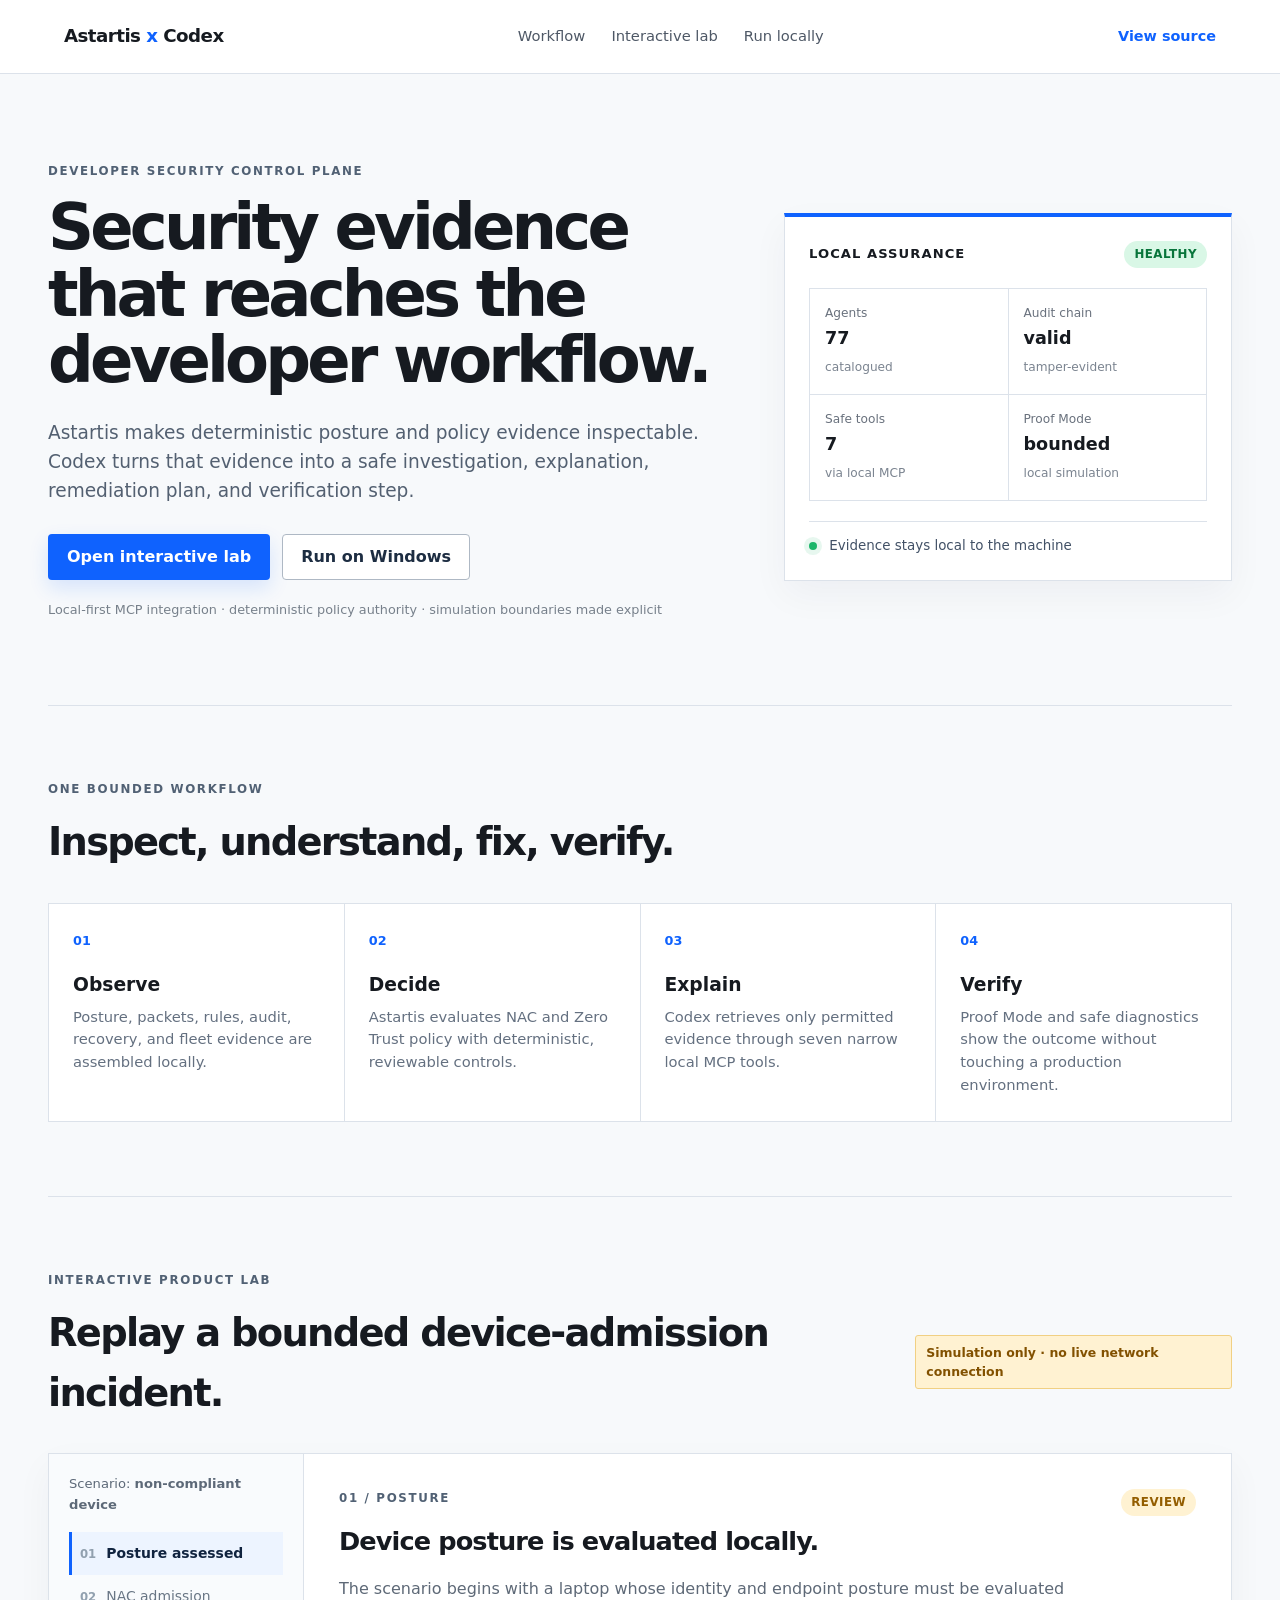
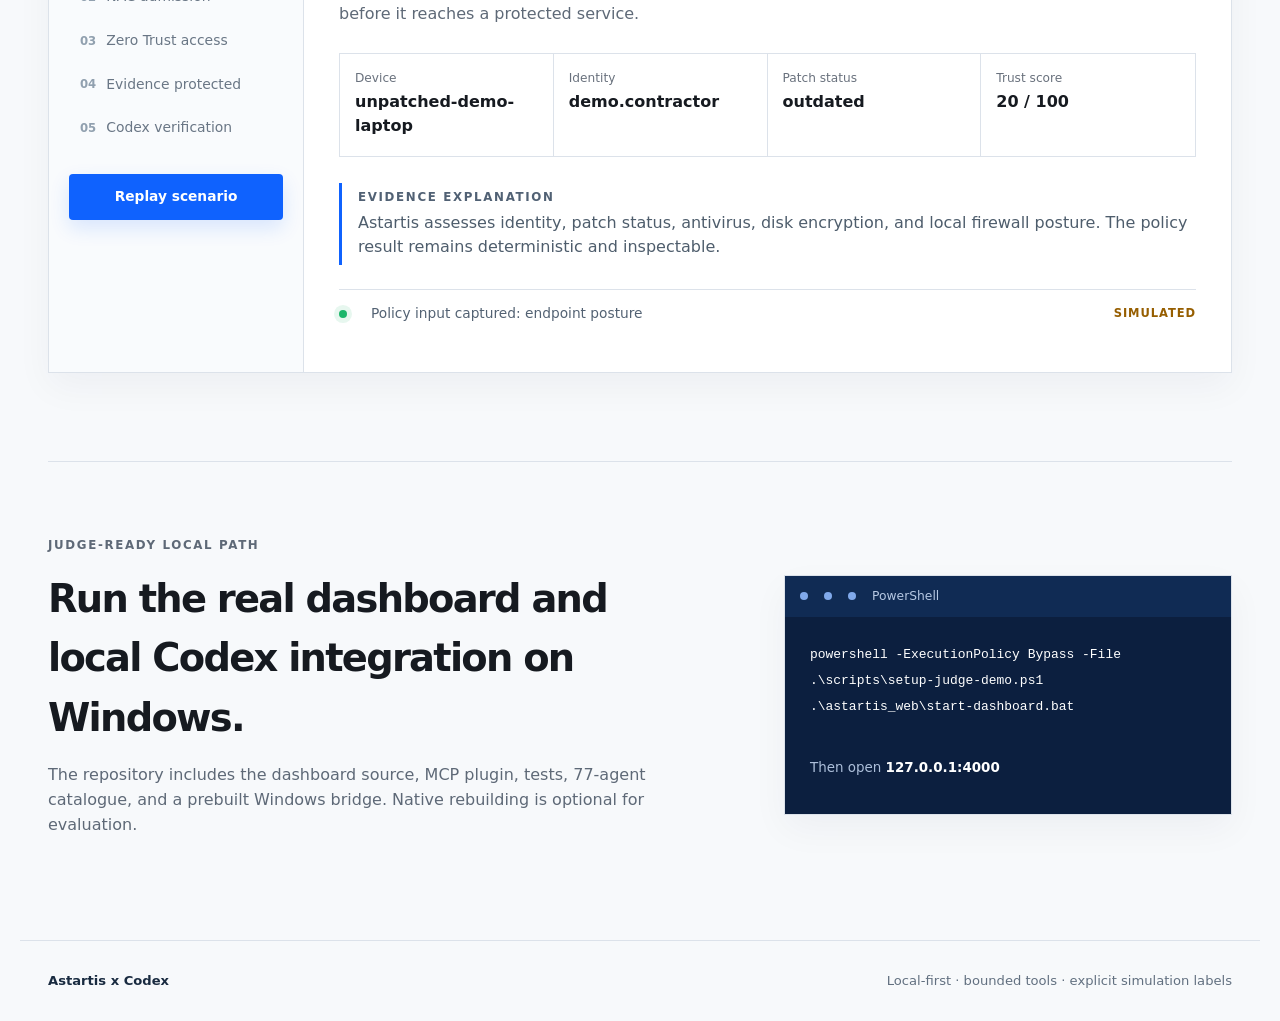
==== site/index.html @ ea7c31ed "Codex: add safe local control plane and judge experience" ====
<!doctype html>
<html lang="en">
  <head>
    <meta charset="utf-8" />
    <meta name="viewport" content="width=device-width, initial-scale=1" />
    <meta name="description" content="Astartis x Codex — evidence-led developer security control plane." />
    <title>Astartis x Codex | Developer security evidence</title>
    <link rel="stylesheet" href="styles.css" />
  </head>
  <body>
    <header class="topbar">
      <a class="brand" href="#top" aria-label="Astartis x Codex home">Astartis <span>x</span> Codex</a>
      <nav aria-label="Main navigation">
        <a href="#workflow">Workflow</a>
        <a href="#lab">Interactive lab</a>
        <a href="#run">Run locally</a>
      </nav>
      <a class="top-link" href="https://github.com/Excelbl42e/Astartis-codex-control-plane">View source</a>
    </header>

    <main id="top">
      <section class="hero grid">
        <div class="hero-copy">
          <p class="eyebrow">Developer security control plane</p>
          <h1>Security evidence that reaches the developer workflow.</h1>
          <p class="lead">Astartis makes deterministic posture and policy evidence inspectable. Codex turns that evidence into a safe investigation, explanation, remediation plan, and verification step.</p>
          <div class="actions">
            <a class="button primary" href="#lab">Open interactive lab</a>
            <a class="button secondary" href="#run">Run on Windows</a>
          </div>
          <p class="fine-print">Local-first MCP integration · deterministic policy authority · simulation boundaries made explicit</p>
        </div>
        <aside class="hero-panel" aria-label="Astartis system status">
          <div class="panel-heading"><span>Local assurance</span><span class="status good">healthy</span></div>
          <div class="signal-grid">
            <div><small>Agents</small><strong>77</strong><span>catalogued</span></div>
            <div><small>Audit chain</small><strong>valid</strong><span>tamper-evident</span></div>
            <div><small>Safe tools</small><strong>7</strong><span>via local MCP</span></div>
            <div><small>Proof Mode</small><strong>bounded</strong><span>local simulation</span></div>
          </div>
          <div class="evidence-line"><span class="pulse"></span> Evidence stays local to the machine</div>
        </aside>
      </section>

      <section id="workflow" class="section">
        <p class="eyebrow">One bounded workflow</p>
        <h2>Inspect, understand, fix, verify.</h2>
        <div class="steps">
          <article><span>01</span><h3>Observe</h3><p>Posture, packets, rules, audit, recovery, and fleet evidence are assembled locally.</p></article>
          <article><span>02</span><h3>Decide</h3><p>Astartis evaluates NAC and Zero Trust policy with deterministic, reviewable controls.</p></article>
          <article><span>03</span><h3>Explain</h3><p>Codex retrieves only permitted evidence through seven narrow local MCP tools.</p></article>
          <article><span>04</span><h3>Verify</h3><p>Proof Mode and safe diagnostics show the outcome without touching a production environment.</p></article>
        </div>
      </section>

      <section id="lab" class="section lab-section">
        <div class="section-heading">
          <div><p class="eyebrow">Interactive product lab</p><h2>Replay a bounded device-admission incident.</h2></div>
          <div class="simulation-label">Simulation only · no live network connection</div>
        </div>
        <div class="lab-shell">
          <aside class="lab-rail" aria-label="Scenario stages">
            <p>Scenario: <strong>non-compliant device</strong></p>
            <button class="stage active" data-stage="0"><span>01</span> Posture assessed</button>
            <button class="stage" data-stage="1"><span>02</span> NAC admission</button>
            <button class="stage" data-stage="2"><span>03</span> Zero Trust access</button>
            <button class="stage" data-stage="3"><span>04</span> Evidence protected</button>
            <button class="stage" data-stage="4"><span>05</span> Codex verification</button>
            <button id="replay" class="button primary replay">Replay scenario</button>
          </aside>
          <div class="lab-main">
            <div class="lab-title-row"><div><p id="stage-kicker" class="eyebrow">01 / posture</p><h3 id="stage-title">Device posture is evaluated locally.</h3></div><span id="state-badge" class="status warning">review</span></div>
            <p id="stage-description" class="lab-description">The scenario begins with a laptop whose identity and endpoint posture must be evaluated before it reaches a protected service.</p>
            <div class="metric-grid" id="metrics"></div>
            <div class="explanation"><p class="eyebrow">Evidence explanation</p><p id="explanation-text">Astartis assesses identity, patch status, antivirus, disk encryption, and local firewall posture. The policy result remains deterministic and inspectable.</p></div>
            <div class="audit-strip"><span class="pulse"></span><span id="audit-text">Awaiting local policy evaluation</span><span id="sim-label">SIMULATED</span></div>
          </div>
        </div>
      </section>

      <section id="run" class="section run-section grid">
        <div>
          <p class="eyebrow">Judge-ready local path</p>
          <h2>Run the real dashboard and local Codex integration on Windows.</h2>
          <p>The repository includes the dashboard source, MCP plugin, tests, 77-agent catalogue, and a prebuilt Windows bridge. Native rebuilding is optional for evaluation.</p>
        </div>
        <div class="terminal-card" aria-label="PowerShell quick start">
          <div class="terminal-top"><span></span><span></span><span></span><p>PowerShell</p></div>
          <code>powershell -ExecutionPolicy Bypass -File .\scripts\setup-judge-demo.ps1<br />.\astartis_web\start-dashboard.bat</code>
          <p>Then open <strong>127.0.0.1:4000</strong></p>
        </div>
      </section>
    </main>

    <footer><span>Astartis x Codex</span><span>Local-first · bounded tools · explicit simulation labels</span></footer>
    <script src="app.js"></script>
  </body>
</html>
---- site/styles.css ----
:root { --ink:#161a20; --muted:#69717d; --line:#dce2ea; --paper:#f7f9fb; --blue:#0f62fe; --navy:#0c1f3f; --mint:#d9f7e6; --green:#198754; --amber:#e39b06; --red:#c83c4a; }
* { box-sizing:border-box; }
html { scroll-behavior:smooth; }
body { margin:0; background:var(--paper); color:var(--ink); font-family:Inter, ui-sans-serif, system-ui, -apple-system, BlinkMacSystemFont, "Segoe UI", sans-serif; line-height:1.55; }
a { color:inherit; text-decoration:none; }
.topbar { height:74px; display:flex; align-items:center; justify-content:space-between; padding:0 max(5vw, 28px); background:#fff; border-bottom:1px solid var(--line); position:sticky; top:0; z-index:4; }
.brand { font-weight:760; font-size:1.14rem; letter-spacing:-.03em; }.brand span { color:var(--blue); }.topbar nav { display:flex; gap:26px; color:#4e5866; font-size:.92rem; }.top-link { color:var(--blue); font-weight:700; font-size:.9rem; }
main { max-width:1240px; margin:auto; padding:0 28px; }.grid { display:grid; grid-template-columns:1.2fr .8fr; gap:64px; align-items:center; }
.hero { padding:88px 0 72px; }.eyebrow { font-size:.74rem; font-weight:800; letter-spacing:.14em; text-transform:uppercase; color:#516174; margin:0 0 14px; }.hero h1 { font-size:clamp(2.6rem, 5vw, 4.7rem); letter-spacing:-.06em; line-height:1.04; margin:0; max-width:800px; }.lead { font-size:1.16rem; color:#536071; max-width:720px; margin:25px 0; }.actions { display:flex; flex-wrap:wrap; gap:12px; margin-top:29px; }.button { display:inline-flex; justify-content:center; align-items:center; border:1px solid transparent; border-radius:4px; min-height:46px; padding:0 18px; cursor:pointer; font:inherit; font-weight:750; }.primary { background:var(--blue); color:#fff; box-shadow:0 8px 20px #0f62fe24; }.secondary { border-color:#aeb8c4; background:#fff; color:#1d2d42; }.fine-print { color:#77808b; font-size:.8rem; margin-top:20px; }
.hero-panel,.lab-shell,.terminal-card { background:#fff; border:1px solid var(--line); box-shadow:0 14px 35px #10203d0b; }.hero-panel { padding:24px; border-top:4px solid var(--blue); }.panel-heading,.lab-title-row,.section-heading,.audit-strip,.terminal-top,footer { display:flex; justify-content:space-between; align-items:center; gap:16px; }.panel-heading { font-size:.82rem; font-weight:800; text-transform:uppercase; letter-spacing:.08em; }.status { border-radius:999px; padding:4px 10px; font-size:.74rem; font-weight:800; text-transform:uppercase; letter-spacing:.04em; }.good { background:#d9f7e6; color:#08753b; }.warning { background:#fff2d2; color:#935d00; }.danger { background:#fde4e7; color:#a52334; }.signal-grid { display:grid; grid-template-columns:1fr 1fr; gap:1px; background:var(--line); border:1px solid var(--line); margin:20px 0; }.signal-grid div { background:#fff; padding:15px; }.signal-grid small,.metric small { display:block; color:var(--muted); font-size:.76rem; }.signal-grid strong,.metric strong { display:block; margin:2px 0; font-size:1.1rem; }.signal-grid span { color:#7b8490; font-size:.76rem; }.evidence-line { border-top:1px solid var(--line); padding-top:14px; font-size:.84rem; color:#425166; }.pulse { display:inline-block; width:8px; height:8px; margin-right:8px; background:#1db66b; border-radius:50%; box-shadow:0 0 0 5px #1db66b1b; }
.section { padding:74px 0; border-top:1px solid var(--line); }.section h2 { font-size:clamp(1.9rem, 3vw, 3rem); letter-spacing:-.045em; margin:0 0 31px; }.steps { display:grid; grid-template-columns:repeat(4, 1fr); gap:1px; background:var(--line); border:1px solid var(--line); }.steps article { padding:24px; background:#fff; }.steps span { color:var(--blue); font-weight:800; font-size:.8rem; }.steps h3 { margin:17px 0 7px; }.steps p { color:#647080; font-size:.92rem; margin:0; }
.lab-section { padding-bottom:88px; }.simulation-label { background:#fff2d2; color:#825100; border:1px solid #f1d083; border-radius:3px; padding:7px 10px; font-size:.78rem; font-weight:700; }.lab-shell { display:grid; grid-template-columns:255px 1fr; min-height:455px; }.lab-rail { padding:20px; border-right:1px solid var(--line); background:#f9fbfd; }.lab-rail p { color:#5d6978; font-size:.82rem; margin:0 0 17px; }.stage { display:flex; align-items:center; width:100%; gap:10px; padding:11px 8px; border:0; border-left:3px solid transparent; background:transparent; text-align:left; color:#697685; cursor:pointer; font:inherit; font-size:.87rem; }.stage span { font-weight:800; color:#91a0af; font-size:.73rem; }.stage.active { border-left-color:var(--blue); background:#edf4ff; color:#10233f; font-weight:760; }.replay { width:100%; margin-top:24px; font-size:.86rem; }.lab-main { padding:35px; }.lab-title-row { align-items:start; }.lab-title-row h3 { font-size:1.6rem; letter-spacing:-.035em; margin:0; }.lab-description { color:#5e6977; max-width:760px; }.metric-grid { display:grid; grid-template-columns:repeat(4, 1fr); border:1px solid var(--line); margin:26px 0; }.metric { min-height:87px; padding:15px; border-right:1px solid var(--line); }.metric:last-child { border:0; }.metric strong { font-size:1rem; overflow-wrap:anywhere; }.explanation { border-left:3px solid var(--blue); padding:5px 0 5px 16px; color:#4e5d6c; }.explanation .eyebrow { margin-bottom:4px; }.explanation p:last-child { margin:0; }.audit-strip { margin-top:24px; padding:13px 0; border-top:1px solid var(--line); color:#536273; font-size:.86rem; }.audit-strip #sim-label { margin-left:auto; color:#965e00; font-size:.72rem; font-weight:850; letter-spacing:.08em; }
.run-section { padding-bottom:86px; }.run-section h2 { max-width:600px; margin-bottom:15px; }.run-section p { color:#5e6977; }.terminal-card { background:var(--navy); color:#dcecff; overflow:hidden; }.terminal-top { padding:11px 15px; background:#102b54; }.terminal-top span { width:8px; height:8px; border-radius:50%; background:#80a9eb; }.terminal-top p { margin:0 auto 0 0; color:#b6c8e3; font-size:.77rem; }.terminal-card code { display:block; padding:25px; color:#fff; font-size:.81rem; line-height:2; }.terminal-card > p { padding:0 25px 22px; color:#adbfda; font-size:.84rem; }.terminal-card strong { color:#fff; } footer { max-width:1240px; margin:auto; padding:30px 28px; border-top:1px solid var(--line); color:#627080; font-size:.82rem; } footer span:first-child { color:#192b40; font-weight:800; }
@media (max-width:850px) { .topbar nav { display:none; }.grid { grid-template-columns:1fr; gap:28px; }.hero { padding:60px 0; }.steps { grid-template-columns:1fr 1fr; }.lab-shell { grid-template-columns:1fr; }.lab-rail { border-right:0; border-bottom:1px solid var(--line); }.lab-rail .stage { display:inline-flex; width:auto; margin-right:5px; }.metric-grid { grid-template-columns:1fr 1fr; }.metric:nth-child(2) { border-right:0; }.metric:nth-child(-n+2) { border-bottom:1px solid var(--line); }.section-heading { align-items:start; flex-direction:column; } }
@media (max-width:520px) { main { padding:0 18px; }.topbar { padding:0 18px; }.top-link { display:none; }.steps,.metric-grid { grid-template-columns:1fr; }.metric { border-right:0; border-bottom:1px solid var(--line); }.metric:last-child { border-bottom:0; }.lab-main { padding:24px; }.lab-rail .stage { width:100%; }.hero h1 { font-size:2.65rem; } footer { align-items:start; flex-direction:column; padding:25px 18px; } }
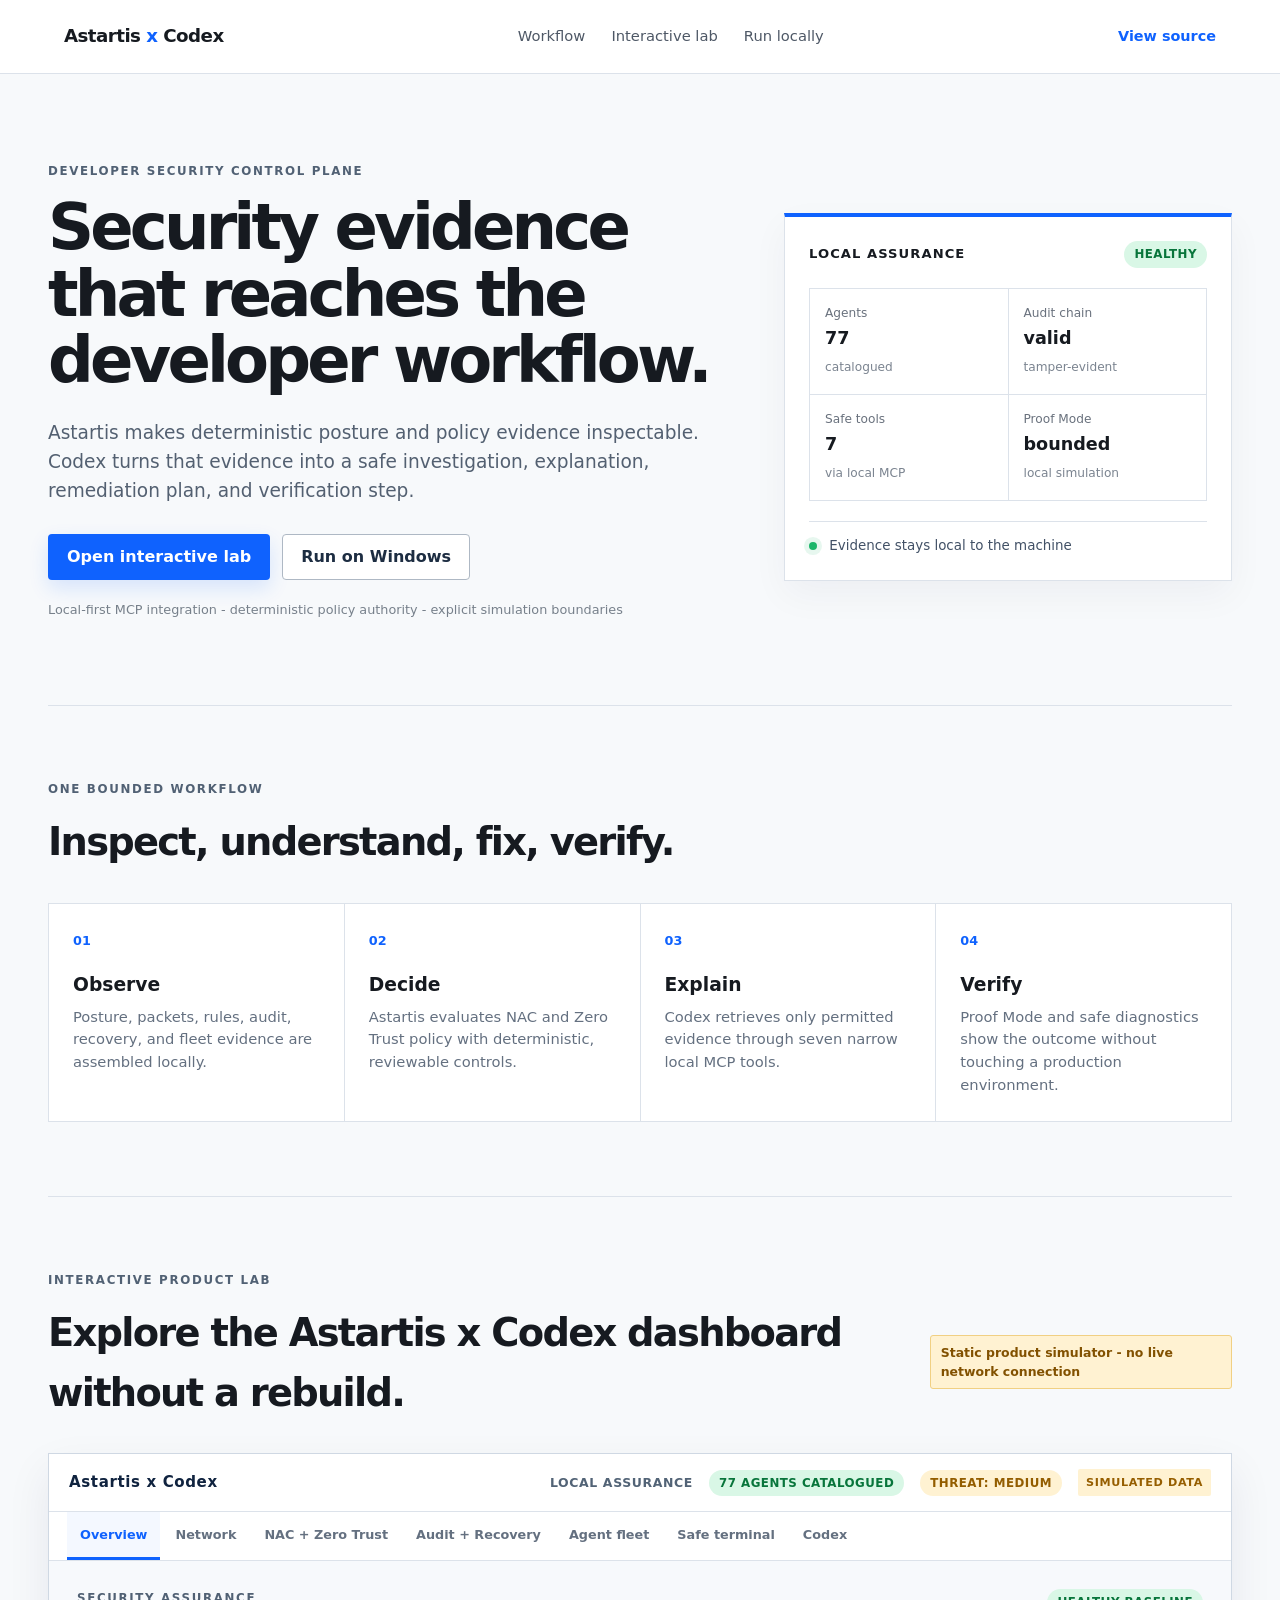
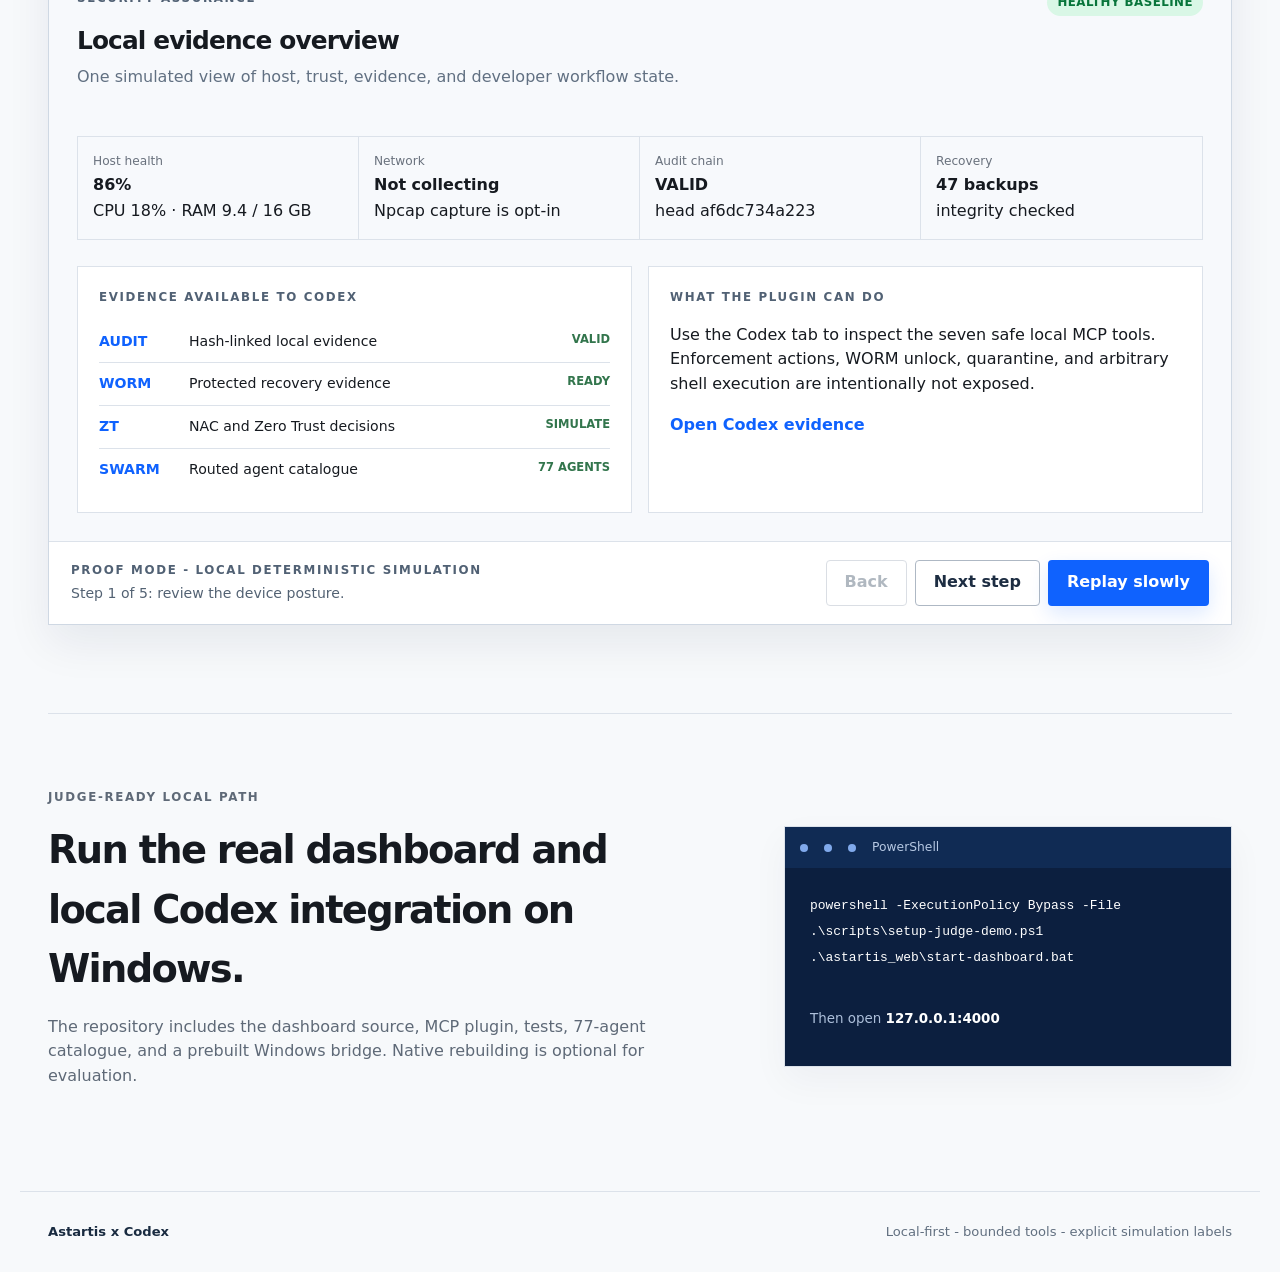
==== commit d81ba527: "Web: expand interactive dashboard simulator" ====
--- a/site/index.html
+++ b/site/index.html
@@ -3,96 +3,50 @@
   <head>
     <meta charset="utf-8" />
     <meta name="viewport" content="width=device-width, initial-scale=1" />
-    <meta name="description" content="Astartis x Codex — evidence-led developer security control plane." />
+    <meta name="description" content="Astartis x Codex - evidence-led developer security control plane." />
     <title>Astartis x Codex | Developer security evidence</title>
     <link rel="stylesheet" href="styles.css" />
   </head>
   <body>
     <header class="topbar">
       <a class="brand" href="#top" aria-label="Astartis x Codex home">Astartis <span>x</span> Codex</a>
-      <nav aria-label="Main navigation">
-        <a href="#workflow">Workflow</a>
-        <a href="#lab">Interactive lab</a>
-        <a href="#run">Run locally</a>
-      </nav>
+      <nav aria-label="Main navigation"><a href="#workflow">Workflow</a><a href="#lab">Interactive lab</a><a href="#run">Run locally</a></nav>
       <a class="top-link" href="https://github.com/Excelbl42e/Astartis-codex-control-plane">View source</a>
     </header>
-
     <main id="top">
       <section class="hero grid">
         <div class="hero-copy">
           <p class="eyebrow">Developer security control plane</p>
           <h1>Security evidence that reaches the developer workflow.</h1>
           <p class="lead">Astartis makes deterministic posture and policy evidence inspectable. Codex turns that evidence into a safe investigation, explanation, remediation plan, and verification step.</p>
-          <div class="actions">
-            <a class="button primary" href="#lab">Open interactive lab</a>
-            <a class="button secondary" href="#run">Run on Windows</a>
-          </div>
-          <p class="fine-print">Local-first MCP integration · deterministic policy authority · simulation boundaries made explicit</p>
+          <div class="actions"><a class="button primary" href="#lab">Open interactive lab</a><a class="button secondary" href="#run">Run on Windows</a></div>
+          <p class="fine-print">Local-first MCP integration - deterministic policy authority - explicit simulation boundaries</p>
         </div>
         <aside class="hero-panel" aria-label="Astartis system status">
           <div class="panel-heading"><span>Local assurance</span><span class="status good">healthy</span></div>
-          <div class="signal-grid">
-            <div><small>Agents</small><strong>77</strong><span>catalogued</span></div>
-            <div><small>Audit chain</small><strong>valid</strong><span>tamper-evident</span></div>
-            <div><small>Safe tools</small><strong>7</strong><span>via local MCP</span></div>
-            <div><small>Proof Mode</small><strong>bounded</strong><span>local simulation</span></div>
-          </div>
+          <div class="signal-grid"><div><small>Agents</small><strong>77</strong><span>catalogued</span></div><div><small>Audit chain</small><strong>valid</strong><span>tamper-evident</span></div><div><small>Safe tools</small><strong>7</strong><span>via local MCP</span></div><div><small>Proof Mode</small><strong>bounded</strong><span>local simulation</span></div></div>
           <div class="evidence-line"><span class="pulse"></span> Evidence stays local to the machine</div>
         </aside>
       </section>
 
       <section id="workflow" class="section">
-        <p class="eyebrow">One bounded workflow</p>
-        <h2>Inspect, understand, fix, verify.</h2>
-        <div class="steps">
-          <article><span>01</span><h3>Observe</h3><p>Posture, packets, rules, audit, recovery, and fleet evidence are assembled locally.</p></article>
-          <article><span>02</span><h3>Decide</h3><p>Astartis evaluates NAC and Zero Trust policy with deterministic, reviewable controls.</p></article>
-          <article><span>03</span><h3>Explain</h3><p>Codex retrieves only permitted evidence through seven narrow local MCP tools.</p></article>
-          <article><span>04</span><h3>Verify</h3><p>Proof Mode and safe diagnostics show the outcome without touching a production environment.</p></article>
+        <p class="eyebrow">One bounded workflow</p><h2>Inspect, understand, fix, verify.</h2>
+        <div class="steps"><article><span>01</span><h3>Observe</h3><p>Posture, packets, rules, audit, recovery, and fleet evidence are assembled locally.</p></article><article><span>02</span><h3>Decide</h3><p>Astartis evaluates NAC and Zero Trust policy with deterministic, reviewable controls.</p></article><article><span>03</span><h3>Explain</h3><p>Codex retrieves only permitted evidence through seven narrow local MCP tools.</p></article><article><span>04</span><h3>Verify</h3><p>Proof Mode and safe diagnostics show the outcome without touching a production environment.</p></article></div>
+      </section>
+
+      <section id="lab" class="section lab-section">
+        <div class="section-heading"><div><p class="eyebrow">Interactive product lab</p><h2>Explore the Astartis x Codex dashboard without a rebuild.</h2></div><div class="simulation-label">Static product simulator - no live network connection</div></div>
+        <div class="sim-console">
+          <div class="sim-topbar"><strong>Astartis x Codex</strong><span>LOCAL ASSURANCE</span><span class="status good">77 agents catalogued</span><span class="status warning">threat: medium</span><span class="sim-pill">SIMULATED DATA</span></div>
+          <div class="sim-tabs" role="tablist" aria-label="Dashboard views"><button class="sim-tab active" data-view="overview">Overview</button><button class="sim-tab" data-view="network">Network</button><button class="sim-tab" data-view="trust">NAC + Zero Trust</button><button class="sim-tab" data-view="audit">Audit + Recovery</button><button class="sim-tab" data-view="agents">Agent fleet</button><button class="sim-tab" data-view="terminal">Safe terminal</button><button class="sim-tab" data-view="codex">Codex</button></div>
+          <div id="dashboard-view" class="dashboard-view" aria-live="polite"></div>
+          <div class="proof-dock"><div><p class="eyebrow">Proof Mode - local deterministic simulation</p><p id="proof-summary">Step 1 of 5: review the device posture.</p></div><div class="proof-actions"><button id="proof-back" class="button ghost">Back</button><button id="proof-next" class="button secondary">Next step</button><button id="replay" class="button primary">Replay slowly</button></div></div>
         </div>
       </section>
 
-      <section id="lab" class="section lab-section">
-        <div class="section-heading">
-          <div><p class="eyebrow">Interactive product lab</p><h2>Replay a bounded device-admission incident.</h2></div>
-          <div class="simulation-label">Simulation only · no live network connection</div>
-        </div>
-        <div class="lab-shell">
-          <aside class="lab-rail" aria-label="Scenario stages">
-            <p>Scenario: <strong>non-compliant device</strong></p>
-            <button class="stage active" data-stage="0"><span>01</span> Posture assessed</button>
-            <button class="stage" data-stage="1"><span>02</span> NAC admission</button>
-            <button class="stage" data-stage="2"><span>03</span> Zero Trust access</button>
-            <button class="stage" data-stage="3"><span>04</span> Evidence protected</button>
-            <button class="stage" data-stage="4"><span>05</span> Codex verification</button>
-            <button id="replay" class="button primary replay">Replay scenario</button>
-          </aside>
-          <div class="lab-main">
-            <div class="lab-title-row"><div><p id="stage-kicker" class="eyebrow">01 / posture</p><h3 id="stage-title">Device posture is evaluated locally.</h3></div><span id="state-badge" class="status warning">review</span></div>
-            <p id="stage-description" class="lab-description">The scenario begins with a laptop whose identity and endpoint posture must be evaluated before it reaches a protected service.</p>
-            <div class="metric-grid" id="metrics"></div>
-            <div class="explanation"><p class="eyebrow">Evidence explanation</p><p id="explanation-text">Astartis assesses identity, patch status, antivirus, disk encryption, and local firewall posture. The policy result remains deterministic and inspectable.</p></div>
-            <div class="audit-strip"><span class="pulse"></span><span id="audit-text">Awaiting local policy evaluation</span><span id="sim-label">SIMULATED</span></div>
-          </div>
-        </div>
-      </section>
-
-      <section id="run" class="section run-section grid">
-        <div>
-          <p class="eyebrow">Judge-ready local path</p>
-          <h2>Run the real dashboard and local Codex integration on Windows.</h2>
-          <p>The repository includes the dashboard source, MCP plugin, tests, 77-agent catalogue, and a prebuilt Windows bridge. Native rebuilding is optional for evaluation.</p>
-        </div>
-        <div class="terminal-card" aria-label="PowerShell quick start">
-          <div class="terminal-top"><span></span><span></span><span></span><p>PowerShell</p></div>
-          <code>powershell -ExecutionPolicy Bypass -File .\scripts\setup-judge-demo.ps1<br />.\astartis_web\start-dashboard.bat</code>
-          <p>Then open <strong>127.0.0.1:4000</strong></p>
-        </div>
-      </section>
+      <section id="run" class="section run-section grid"><div><p class="eyebrow">Judge-ready local path</p><h2>Run the real dashboard and local Codex integration on Windows.</h2><p>The repository includes the dashboard source, MCP plugin, tests, 77-agent catalogue, and a prebuilt Windows bridge. Native rebuilding is optional for evaluation.</p></div><div class="terminal-card" aria-label="PowerShell quick start"><div class="terminal-top"><span></span><span></span><span></span><p>PowerShell</p></div><code>powershell -ExecutionPolicy Bypass -File .\scripts\setup-judge-demo.ps1<br />.\astartis_web\start-dashboard.bat</code><p>Then open <strong>127.0.0.1:4000</strong></p></div></section>
     </main>
-
-    <footer><span>Astartis x Codex</span><span>Local-first · bounded tools · explicit simulation labels</span></footer>
+    <footer><span>Astartis x Codex</span><span>Local-first - bounded tools - explicit simulation labels</span></footer>
     <script src="app.js"></script>
   </body>
 </html>
--- a/site/styles.css
+++ b/site/styles.css
@@ -13,3 +13,16 @@
 .run-section { padding-bottom:86px; }.run-section h2 { max-width:600px; margin-bottom:15px; }.run-section p { color:#5e6977; }.terminal-card { background:var(--navy); color:#dcecff; overflow:hidden; }.terminal-top { padding:11px 15px; background:#102b54; }.terminal-top span { width:8px; height:8px; border-radius:50%; background:#80a9eb; }.terminal-top p { margin:0 auto 0 0; color:#b6c8e3; font-size:.77rem; }.terminal-card code { display:block; padding:25px; color:#fff; font-size:.81rem; line-height:2; }.terminal-card > p { padding:0 25px 22px; color:#adbfda; font-size:.84rem; }.terminal-card strong { color:#fff; } footer { max-width:1240px; margin:auto; padding:30px 28px; border-top:1px solid var(--line); color:#627080; font-size:.82rem; } footer span:first-child { color:#192b40; font-weight:800; }
 @media (max-width:850px) { .topbar nav { display:none; }.grid { grid-template-columns:1fr; gap:28px; }.hero { padding:60px 0; }.steps { grid-template-columns:1fr 1fr; }.lab-shell { grid-template-columns:1fr; }.lab-rail { border-right:0; border-bottom:1px solid var(--line); }.lab-rail .stage { display:inline-flex; width:auto; margin-right:5px; }.metric-grid { grid-template-columns:1fr 1fr; }.metric:nth-child(2) { border-right:0; }.metric:nth-child(-n+2) { border-bottom:1px solid var(--line); }.section-heading { align-items:start; flex-direction:column; } }
 @media (max-width:520px) { main { padding:0 18px; }.topbar { padding:0 18px; }.top-link { display:none; }.steps,.metric-grid { grid-template-columns:1fr; }.metric { border-right:0; border-bottom:1px solid var(--line); }.metric:last-child { border-bottom:0; }.lab-main { padding:24px; }.lab-rail .stage { width:100%; }.hero h1 { font-size:2.65rem; } footer { align-items:start; flex-direction:column; padding:25px 18px; } }
+
+/* Interactive dashboard lab */
+.sim-console { background:#f7f9fc; border:1px solid #cfd8e3; box-shadow:0 18px 42px #10203d13; overflow:hidden; }
+.sim-topbar { min-height:58px; display:flex; align-items:center; gap:16px; padding:0 20px; background:#fff; border-bottom:1px solid var(--line); font-size:.78rem; letter-spacing:.05em; }.sim-topbar strong { color:#10233f; font-size:.94rem; margin-right:auto; }.sim-topbar > span:not(.status):not(.sim-pill) { color:#526376; font-weight:800; }.sim-pill { color:#965e00; background:#fff2d2; padding:5px 8px; border-radius:2px; font-size:.7rem; font-weight:850; }
+.sim-tabs { display:flex; overflow-x:auto; gap:2px; padding:0 18px; background:#fff; border-bottom:1px solid var(--line); }.sim-tab { flex:0 0 auto; min-height:48px; padding:0 13px; border:0; border-bottom:3px solid transparent; background:transparent; color:#647080; font:inherit; font-size:.8rem; font-weight:720; cursor:pointer; }.sim-tab.active { color:#0f62fe; border-bottom-color:#0f62fe; background:#f4f8ff; }
+.dashboard-view { min-height:432px; padding:28px; }.view-heading { display:flex; justify-content:space-between; align-items:flex-start; gap:16px; }.view-heading h3 { margin:0; font-size:1.55rem; letter-spacing:-.035em; }.view-heading p:not(.eyebrow) { margin:5px 0 20px; color:#617082; max-width:760px; }.split-grid { display:grid; grid-template-columns:1fr 1fr; gap:16px; margin-top:18px; }.dashboard-card { padding:21px; border:1px solid var(--line); background:#fff; }.dashboard-card > p:last-child { color:#596878; }.evidence-list { margin:0; padding:0; list-style:none; }.evidence-list li { display:grid; grid-template-columns:80px 1fr auto; gap:10px; padding:10px 0; border-top:1px solid var(--line); font-size:.88rem; }.evidence-list li:first-child { border-top:0; }.evidence-list b { color:#0f62fe; }.evidence-list em { font-style:normal; color:#32754c; font-size:.72rem; font-weight:800; }.inline-action { color:#0f62fe; border:0; background:transparent; padding:0; font:inherit; font-weight:800; cursor:pointer; }
+.dashboard-card label { display:block; font-size:.78rem; color:#607082; font-weight:720; margin-bottom:14px; }.dashboard-card input,.dashboard-card select { display:block; width:100%; margin-top:5px; border:1px solid #aab7c7; border-radius:3px; padding:10px; color:#17212f; background:#fff; font:inherit; }.small-note { font-size:.78rem; color:#6d7886; }.stat-stack { display:grid; grid-template-columns:1fr 1fr; gap:1px; background:var(--line); border:1px solid var(--line); margin-top:13px; }.stat-stack div { background:#fff; padding:13px; }.stat-stack span { display:block; color:#657386; font-size:.75rem; }.stat-stack strong { display:block; margin-top:3px; }
+.chain-card { margin-top:18px; }.chain { display:flex; align-items:center; gap:8px; overflow-x:auto; padding:8px 0; }.chain span { flex:0 0 auto; padding:7px 10px; border:1px solid #80cba0; background:#effbf4; color:#17633c; font-size:.75rem; font-weight:750; }.chain i { width:24px; height:1px; background:#8db19c; position:relative; }.chain i::after { content:""; position:absolute; right:0; top:-3px; border-left:6px solid #8db19c; border-top:3px solid transparent; border-bottom:3px solid transparent; }
+table { width:100%; border-collapse:collapse; font-size:.82rem; } th,td { text-align:left; padding:10px 7px; border-top:1px solid var(--line); } th { color:#677586; font-size:.7rem; letter-spacing:.08em; text-transform:uppercase; }.dot { display:inline-block; width:7px; height:7px; border-radius:50%; margin-right:5px; }.good-dot { background:#1db66b; }.warning-dot { background:#e3a000; }
+.terminal-sim { border:1px solid #122c57; background:#091a34; color:#dcecff; }.terminal-sim pre { min-height:195px; margin:0; padding:20px; white-space:pre-wrap; font:13px/1.55 ui-monospace, SFMono-Regular, Consolas, monospace; }.terminal-buttons { display:flex; flex-wrap:wrap; gap:8px; padding:13px; background:#102b54; }.terminal-buttons button { color:#dcecff; border:1px solid #5274a3; background:transparent; padding:7px 9px; border-radius:3px; font:inherit; font-size:.78rem; cursor:pointer; }.terminal-buttons button:last-child { border-color:#c47884; color:#ffd9dd; }
+.tool-grid { display:flex; flex-wrap:wrap; gap:8px; margin:18px 0; }.tool-grid span { padding:8px 10px; border:1px solid #bfd2f9; background:#f1f6ff; color:#174a98; border-radius:3px; font:12px ui-monospace, SFMono-Regular, Consolas, monospace; }.codex-prompt { border:1px solid var(--line); background:#fff; padding:21px; }.codex-prompt > p { padding:12px; margin-top:0; background:#f7f9fc; border-left:3px solid #0f62fe; color:#3e5065; }.codex-result { margin-top:16px; padding:15px; border:1px solid #c4d8ee; background:#f2f8ff; color:#344e70; font-size:.88rem; }
+.proof-dock { display:flex; justify-content:space-between; align-items:center; gap:20px; padding:18px 22px; background:#fff; border-top:1px solid var(--line); }.proof-dock .eyebrow { margin-bottom:4px; }.proof-dock p:last-child { margin:0; color:#536273; font-size:.88rem; }.proof-actions { display:flex; gap:8px; flex:0 0 auto; }.ghost { color:#526376; border-color:#aeb8c4; background:#fff; }.button:disabled { opacity:.45; cursor:not-allowed; }.deny-title { color:#b22d3b; margin:4px 0 12px; font-size:1rem; }.result-list { padding-left:19px; color:#536273; }.result-list li { margin:8px 0; }
+@media (max-width:850px) { .sim-topbar { flex-wrap:wrap; height:auto; padding:13px 16px; }.sim-topbar strong { width:100%; }.dashboard-view { padding:20px; }.split-grid { grid-template-columns:1fr; }.proof-dock { align-items:flex-start; flex-direction:column; }.view-heading { flex-direction:column; }.sim-tabs { padding:0 9px; } }
